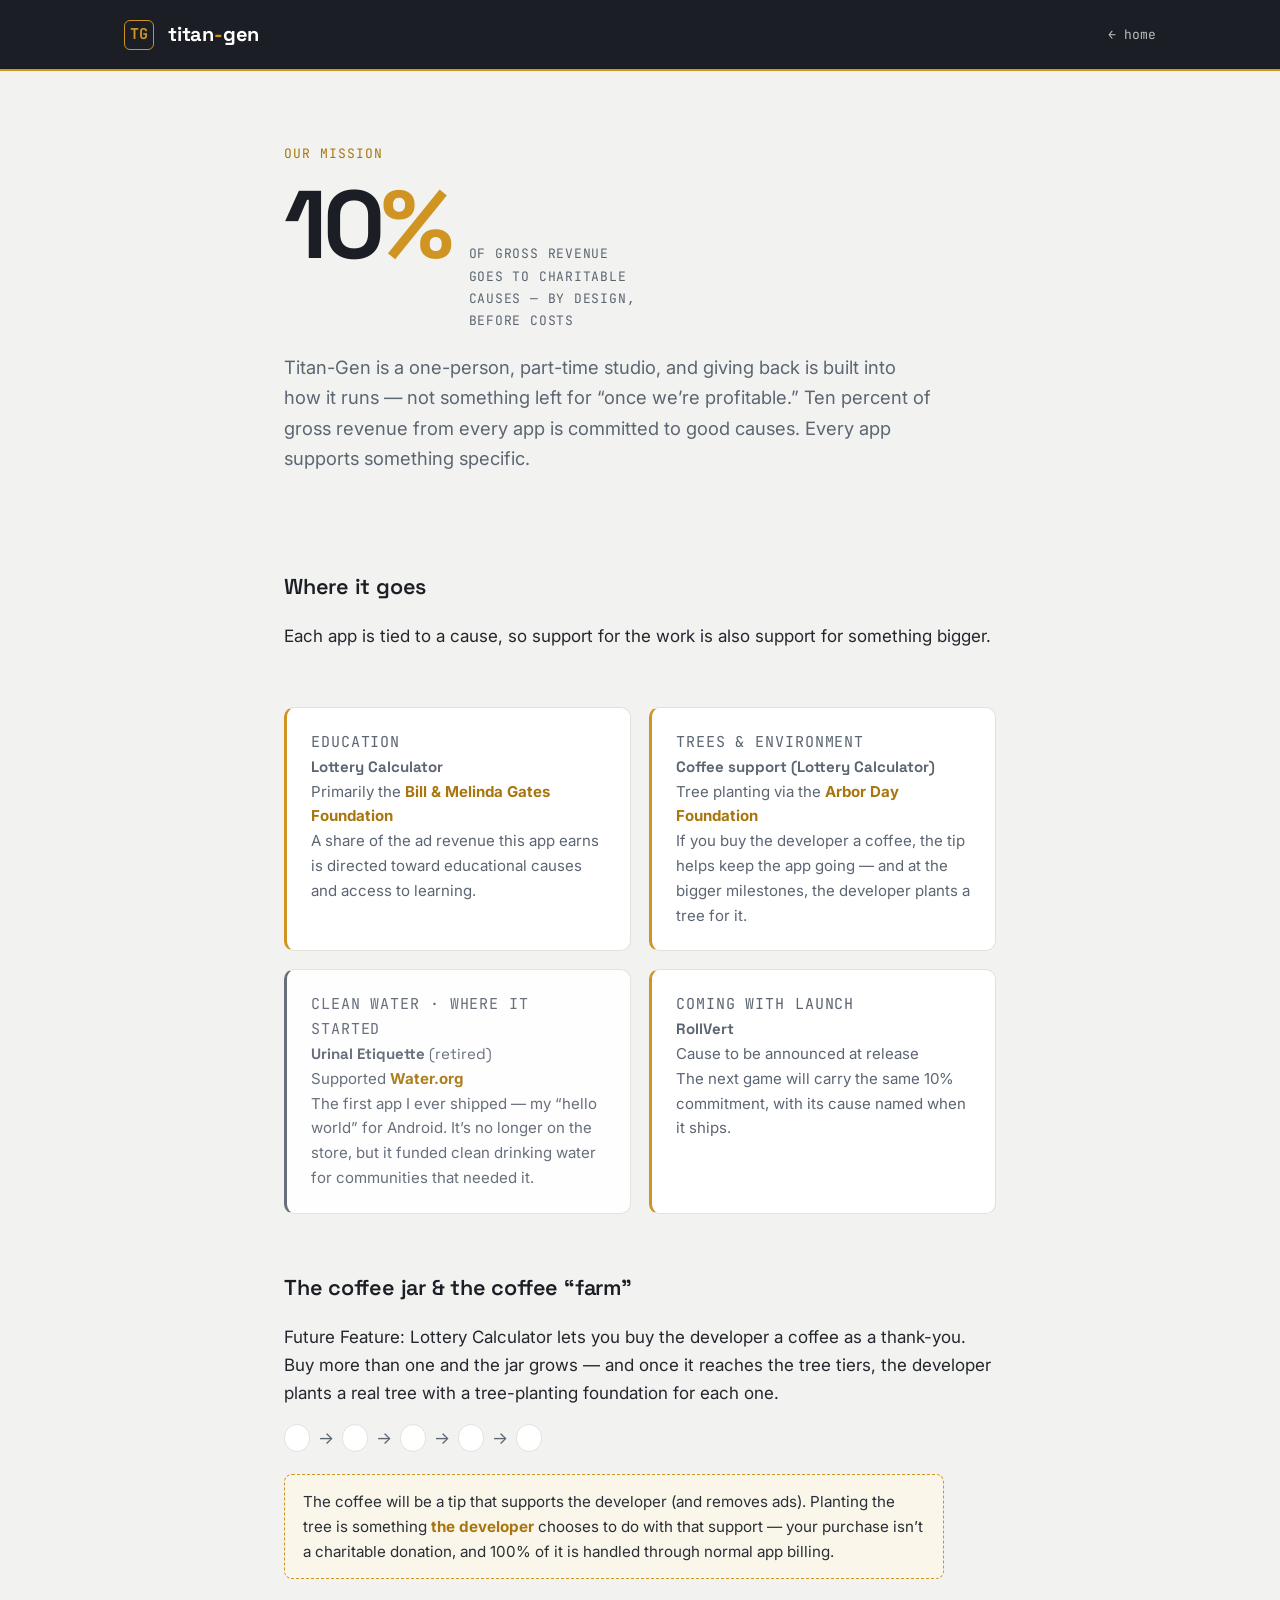
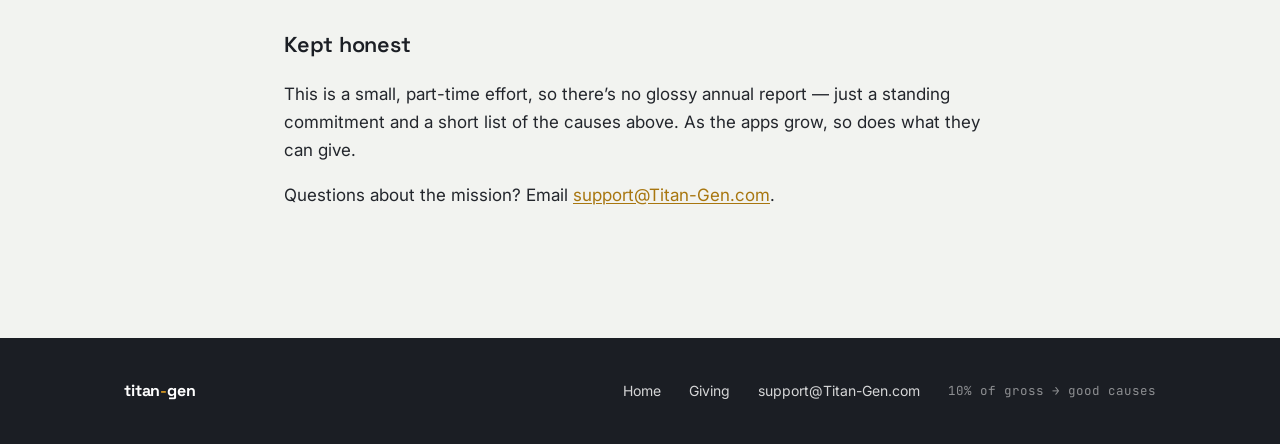
==== giving/index.html @ a35c334c "Added giving pages" ====
<!DOCTYPE html>
<html lang="en">
<head>
<meta charset="utf-8">
<meta name="viewport" content="width=device-width, initial-scale=1">
<title>Giving Back — Titan-Gen</title>
<meta name="description" content="Titan-Gen commits 10% of gross revenue to charitable causes. Every app supports something.">
<link rel="preconnect" href="https://fonts.googleapis.com">
<link rel="preconnect" href="https://fonts.gstatic.com" crossorigin>
<link href="https://fonts.googleapis.com/css2?family=Space+Grotesk:wght@500;600;700&family=Inter:wght@400;500;600&family=JetBrains+Mono:wght@400;500;700&display=swap" rel="stylesheet">
<link rel="stylesheet" href="/styles.css">
</head>
<body>

<header class="brandbar">
  <div class="brandbar__inner">
    <span class="mark">TG</span>
    <a class="wordmark" href="/">titan<span>-</span>gen</a>
    <span class="brandbar__spacer"></span>
    <a class="brandbar__link" href="/">&larr; home</a>
  </div>
</header>

<main class="reading">
  <section class="give-hero">
    <p class="hero__eyebrow rise">Our mission</p>
    <div class="pledge rise">
      <div class="pledge__num">10<span>%</span></div>
      <div class="pledge__cap">of gross revenue goes to charitable causes &mdash; by design, before costs</div>
    </div>
    <p class="hero__lede rise">Titan-Gen is a one-person, part-time studio, and giving back is built into how it runs &mdash; not something left for &ldquo;once we&rsquo;re profitable.&rdquo; Ten percent of gross revenue from every app is committed to good causes. Every app supports something specific.</p>
  </section>

  <div class="policy-body">
    <h2>Where it goes</h2>
    <p>Each app is tied to a cause, so support for the work is also support for something bigger.</p>
  </div>

  <section class="causes">
    <div class="cause-card">
      <p class="cause-card__tag">Education</p>
      <p class="cause-card__app">Lottery Calculator</p>
      <p class="cause-card__org">Primarily the <b>Bill &amp; Melinda Gates Foundation</b></p>
      <p>A share of the ad revenue this app earns is directed toward educational causes and access to learning.</p>
    </div>

    <div class="cause-card">
      <p class="cause-card__tag">Trees &amp; environment</p>
      <p class="cause-card__app">Coffee support (Lottery Calculator)</p>
      <p class="cause-card__org">Tree planting via the <b>Arbor Day Foundation</b></p>
      <p>If you buy the developer a coffee, the tip helps keep the app going &mdash; and at the bigger milestones, the developer plants a tree for it.</p>
    </div>

    <div class="cause-card cause-card--retired">
      <p class="cause-card__tag">Clean water &middot; where it started</p>
      <p class="cause-card__app">Urinal Etiquette <span style="font-weight:400;color:var(--steel)">(retired)</span></p>
      <p class="cause-card__org">Supported <b>Water.org</b></p>
      <p>The first app I ever shipped &mdash; my &ldquo;hello world&rdquo; for Android. It&rsquo;s no longer on the store, but it funded clean drinking water for communities that needed it.</p>
    </div>

    <div class="cause-card">
      <p class="cause-card__tag">Coming with launch</p>
      <p class="cause-card__app">RollVert</p>
      <p class="cause-card__org">Cause to be announced at release</p>
      <p>The next game will carry the same 10% commitment, with its cause named when it ships.</p>
    </div>
  </section>

  <div class="policy-body">
    <h2>The coffee jar &amp; the coffee &ldquo;farm&rdquo;</h2>
    <p>Future Feature: Lottery Calculator lets you buy the developer a coffee as a thank-you. Buy more than one and the jar grows &mdash; and once it reaches the tree tiers, the developer plants a real tree with a tree-planting foundation for each one.</p>
    <div class="tiers">
      <span class="tier"><span class="icon.coffee.cup"></span></span><span class="tier__arrow">&rarr;</span>
      <span class="tier"><span class="icon.coffee.pot"></span></span><span class="tier__arrow">&rarr;</span>
      <span class="tier"><span class="icon.coffee.carafe"></span></span><span class="tier__arrow">&rarr;</span>
      <span class="tier"><span class="icon.coffee.tree"></span></span><span class="tier__arrow">&rarr;</span>
      <span class="tier"><span class="icon.coffee.plantation"></span></span>
    </div>
    <div class="callout">The coffee will be a tip that supports the developer (and removes ads). Planting the tree is something <b>the developer</b> chooses to do with that support &mdash; your purchase isn&rsquo;t a charitable donation, and 100% of it is handled through normal app billing.</div>

    <h2>Kept honest</h2>
    <p>This is a small, part-time effort, so there&rsquo;s no glossy annual report &mdash; just a standing commitment and a short list of the causes above. As the apps grow, so does what they can give.</p>
    <p>Questions about the mission? Email <a href="mailto:support@Titan-Gen.com">support@Titan-Gen.com</a>.</p>
  </div>
</main>

<footer class="foot">
  <div class="foot__inner">
    <span class="wordmark" style="font-size:16px">titan<span>-</span>gen</span>
    <span class="foot__spacer"></span>
    <a href="/">Home</a>
    <a href="/giving/">Giving</a>
    <a href="mailto:support@Titan-Gen.com">support@Titan-Gen.com</a>
    <span class="foot__mono">10% of gross &rarr; good causes</span>
  </div>
</footer>

</body>
</html>
---- styles.css ----
/* titan-gen — shared styles
   Palette: graphite ink, cool paper, burnished titan-gold accent
   Type: Space Grotesk (display) / Inter (body) / JetBrains Mono (metadata) */

:root {
  --ink:        #1b1e24;
  --ink-soft:   #2a2e37;
  --paper:      #f2f3f0;
  --card:       #ffffff;
  --gold:       #cf9422;
  --gold-deep:  #a8760f;
  --steel:      #5c6572;
  --hair:       #e2e2db;
  --hair-dark:  rgba(255,255,255,0.12);
  --text:       #23262c;
  --measure:    66ch;
  --radius:     10px;
}

* { box-sizing: border-box; }

html { -webkit-text-size-adjust: 100%; scroll-behavior: smooth; }

body {
  margin: 0;
  background: var(--paper);
  color: var(--text);
  font-family: "Inter", system-ui, -apple-system, sans-serif;
  font-size: 17px;
  line-height: 1.65;
  -webkit-font-smoothing: antialiased;
  text-rendering: optimizeLegibility;
}

/* ---- brand bar (all pages) ---- */
.brandbar {
  background: var(--ink);
  color: #fff;
  border-bottom: 2px solid var(--gold);
}
.brandbar__inner {
  max-width: 1080px;
  margin: 0 auto;
  padding: 18px 24px;
  display: flex;
  align-items: center;
  gap: 14px;
}
.mark {
  width: 30px; height: 30px;
  flex: none;
  display: grid; place-items: center;
  border: 1.5px solid var(--gold);
  color: var(--gold);
  font-family: "JetBrains Mono", monospace;
  font-weight: 700;
  font-size: 15px;
  border-radius: 6px;
}
.wordmark {
  font-family: "Space Grotesk", sans-serif;
  font-weight: 700;
  font-size: 20px;
  letter-spacing: -0.01em;
  color: #fff;
  text-decoration: none;
}
.wordmark span { color: var(--gold); }
.brandbar__spacer { flex: 1; }
.brandbar__link {
  font-family: "JetBrains Mono", monospace;
  font-size: 13px;
  color: rgba(255,255,255,0.7);
  text-decoration: none;
}
.brandbar__link:hover { color: var(--gold); }

/* ---- layout ---- */
.wrap { max-width: 1080px; margin: 0 auto; padding: 0 24px; }
.reading { max-width: 760px; margin: 0 auto; padding: 0 24px; }

/* ---- hero (index) ---- */
.hero { padding: 84px 0 56px; }
.hero__eyebrow {
  font-family: "JetBrains Mono", monospace;
  font-size: 13px;
  letter-spacing: 0.08em;
  text-transform: uppercase;
  color: var(--gold-deep);
  margin: 0 0 18px;
}
.hero__title {
  font-family: "Space Grotesk", sans-serif;
  font-weight: 700;
  font-size: clamp(2.4rem, 6vw, 4rem);
  line-height: 1.02;
  letter-spacing: -0.03em;
  margin: 0 0 22px;
  color: var(--ink);
  max-width: 16ch;
}
.hero__lede {
  font-size: 1.15rem;
  color: var(--steel);
  max-width: 54ch;
  margin: 0;
}

/* ---- section heading ---- */
.section-head {
  display: flex;
  align-items: baseline;
  gap: 14px;
  margin: 64px 0 26px;
  padding-bottom: 14px;
  border-bottom: 1px solid var(--hair);
}
.section-head__no {
  font-family: "JetBrains Mono", monospace;
  font-size: 13px;
  color: var(--gold-deep);
}
.section-head__title {
  font-family: "Space Grotesk", sans-serif;
  font-weight: 600;
  font-size: 1.3rem;
  letter-spacing: -0.01em;
  color: var(--ink);
  margin: 0;
}

/* ---- app manifest cards ---- */
.manifest { display: grid; gap: 20px; }
@media (min-width: 720px) { .manifest { grid-template-columns: 1fr 1fr; } }

.appcard {
  background: var(--card);
  border: 1px solid var(--hair);
  border-radius: var(--radius);
  padding: 26px 26px 22px;
  text-decoration: none;
  color: inherit;
  display: flex;
  flex-direction: column;
  transition: transform .18s ease, border-color .18s ease, box-shadow .18s ease;
}
.appcard:hover {
  transform: translateY(-3px);
  border-color: var(--gold);
  box-shadow: 0 10px 30px -18px rgba(27,30,36,0.5);
}
.appcard:focus-visible { outline: 3px solid var(--gold); outline-offset: 3px; }

.appcard__top {
  display: flex; align-items: center; justify-content: space-between;
  gap: 12px; margin-bottom: 6px;
}
.appcard__name {
  font-family: "Space Grotesk", sans-serif;
  font-weight: 700;
  font-size: 1.35rem;
  letter-spacing: -0.01em;
  color: var(--ink);
  margin: 0;
}
.status {
  font-family: "JetBrains Mono", monospace;
  font-size: 11px;
  letter-spacing: 0.04em;
  text-transform: uppercase;
  padding: 3px 8px;
  border-radius: 999px;
  white-space: nowrap;
}
.status--live  { background: #e7f2ea; color: #1f6b3b; }
.status--soon  { background: #f3efe2; color: #8a6d16; }

.appcard__pkg {
  font-family: "JetBrains Mono", monospace;
  font-size: 12.5px;
  color: var(--steel);
  margin: 0 0 18px;
  word-break: break-all;
}
.chips { display: flex; flex-wrap: wrap; gap: 7px; margin-bottom: 20px; }
.chip {
  font-family: "JetBrains Mono", monospace;
  font-size: 11.5px;
  color: var(--ink-soft);
  border: 1px solid var(--hair);
  background: var(--paper);
  padding: 3px 9px;
  border-radius: 6px;
}
.appcard__cta {
  margin-top: auto;
  font-family: "Space Grotesk", sans-serif;
  font-weight: 600;
  font-size: 0.95rem;
  color: var(--gold-deep);
}
.appcard__cta::after { content: " →"; }

/* ---- generic prose / policy ---- */
.policy-head { padding: 56px 0 8px; }
.policy-head h1 {
  font-family: "Space Grotesk", sans-serif;
  font-weight: 700;
  font-size: clamp(2rem, 5vw, 2.9rem);
  line-height: 1.05;
  letter-spacing: -0.02em;
  color: var(--ink);
  margin: 0 0 20px;
}
.meta {
  border: 1px solid var(--hair);
  border-left: 3px solid var(--gold);
  border-radius: 8px;
  background: var(--card);
  padding: 16px 20px;
  margin: 6px 0 8px;
  font-family: "JetBrains Mono", monospace;
  font-size: 13px;
  line-height: 1.9;
  color: var(--steel);
}
.meta b { color: var(--ink); font-weight: 600; }
.meta a { color: var(--gold-deep); }

.toc {
  margin: 34px 0 0;
  padding: 20px 24px;
  background: var(--card);
  border: 1px solid var(--hair);
  border-radius: 8px;
}
.toc h2 {
  font-family: "JetBrains Mono", monospace;
  font-size: 12px; letter-spacing: 0.08em; text-transform: uppercase;
  color: var(--gold-deep); margin: 0 0 12px;
}
.toc ol { margin: 0; padding-left: 20px; columns: 2; column-gap: 34px; }
@media (max-width: 620px){ .toc ol { columns: 1; } }
.toc li { margin: 4px 0; }
.toc a { color: var(--ink-soft); text-decoration: none; }
.toc a:hover { color: var(--gold-deep); text-decoration: underline; }

.policy-body { padding: 8px 0 40px; }
.policy-body h2 {
  font-family: "Space Grotesk", sans-serif;
  font-weight: 600;
  font-size: 1.35rem;
  letter-spacing: -0.01em;
  color: var(--ink);
  margin: 48px 0 14px;
  scroll-margin-top: 24px;
}
.policy-body h2 .no {
  font-family: "JetBrains Mono", monospace;
  font-size: 0.8rem;
  color: var(--gold-deep);
  margin-right: 10px;
}
.policy-body h3 {
  font-family: "Space Grotesk", sans-serif;
  font-weight: 600;
  font-size: 1.05rem;
  color: var(--ink-soft);
  margin: 26px 0 8px;
}
.policy-body p, .policy-body li { max-width: var(--measure); }
.policy-body ul { padding-left: 22px; }
.policy-body li { margin: 6px 0; }
.policy-body a { color: var(--gold-deep); text-decoration: underline; text-underline-offset: 2px; }
.policy-body a:hover { color: var(--ink); }
.policy-body code {
  font-family: "JetBrains Mono", monospace;
  font-size: 0.85em;
  background: #ecece6;
  padding: 1px 6px;
  border-radius: 4px;
}
.callout {
  border: 1px dashed var(--gold);
  background: #faf6ea;
  border-radius: 8px;
  padding: 14px 18px;
  margin: 22px 0;
  font-size: 0.95rem;
  color: var(--ink-soft);
  max-width: var(--measure);
}
.callout b { color: var(--gold-deep); }

/* ---- footer ---- */
.foot {
  background: var(--ink);
  color: rgba(255,255,255,0.66);
  margin-top: 72px;
  padding: 40px 0;
  font-size: 14px;
}
.foot__inner {
  max-width: 1080px; margin: 0 auto; padding: 0 24px;
  display: flex; flex-wrap: wrap; gap: 16px 28px; align-items: center;
}
.foot a { color: rgba(255,255,255,0.82); text-decoration: none; }
.foot a:hover { color: var(--gold); }
.foot__mono { font-family: "JetBrains Mono", monospace; font-size: 12.5px; color: rgba(255,255,255,0.5); }
.foot__spacer { flex: 1; }

/* ---- entrance motion ---- */
.rise { opacity: 0; transform: translateY(14px); animation: rise .6s ease forwards; }
.rise:nth-child(2){ animation-delay: .06s; }
.rise:nth-child(3){ animation-delay: .12s; }
@keyframes rise { to { opacity: 1; transform: none; } }

@media (prefers-reduced-motion: reduce) {
  * { animation: none !important; transition: none !important; scroll-behavior: auto !important; }
  .rise { opacity: 1; transform: none; }
}

a { color: var(--gold-deep); }
:focus-visible { outline: 3px solid var(--gold); outline-offset: 2px; }

/* ============================================================
   Giving / mission additions
   ============================================================ */

/* homepage mission strip */
.mission-strip {
  background: var(--ink);
  color: #fff;
  border-top: 2px solid var(--gold);
  border-bottom: 2px solid var(--gold);
  margin-top: 8px;
}
.mission-strip__inner {
  max-width: 1080px; margin: 0 auto; padding: 30px 24px;
  display: flex; flex-wrap: wrap; align-items: center; gap: 12px 22px;
}
.mission-strip__pct {
  font-family: "Space Grotesk", sans-serif;
  font-weight: 700; font-size: 2.4rem; letter-spacing: -0.02em;
  color: var(--gold); line-height: 1;
}
.mission-strip__txt { font-size: 1.02rem; color: rgba(255,255,255,0.86); max-width: 46ch; }
.mission-strip__link {
  margin-left: auto; font-family: "Space Grotesk", sans-serif; font-weight: 600;
  color: var(--gold); text-decoration: none; white-space: nowrap;
}
.mission-strip__link:hover { text-decoration: underline; }
.mission-strip__link::after { content: " →"; }

/* cause line on app cards */
.cause-line {
  font-family: "JetBrains Mono", monospace;
  font-size: 12px; color: var(--gold-deep);
  margin: -8px 0 16px; display: flex; align-items: center; gap: 6px;
}
.cause-line b { color: var(--ink-soft); font-weight: 500; }

/* giving page hero */
.give-hero { padding: 72px 0 40px; }
.give-hero .hero__eyebrow { color: var(--gold-deep); }
.pledge {
  display: flex; align-items: baseline; gap: 18px; flex-wrap: wrap;
  margin: 8px 0 20px;
}
.pledge__num {
  font-family: "Space Grotesk", sans-serif; font-weight: 700;
  font-size: clamp(3.4rem, 12vw, 6rem); line-height: 0.9;
  letter-spacing: -0.04em; color: var(--ink);
}
.pledge__num span { color: var(--gold); }
.pledge__cap {
  font-family: "JetBrains Mono", monospace; font-size: 13px; line-height: 1.7;
  text-transform: uppercase; letter-spacing: 0.06em; color: var(--steel); max-width: 22ch;
}

/* cause grid */
.causes { display: grid; gap: 18px; }
@media (min-width: 720px) { .causes { grid-template-columns: 1fr 1fr; } }
.cause-card {
  background: var(--card); border: 1px solid var(--hair);
  border-left: 3px solid var(--gold); border-radius: var(--radius);
  padding: 22px 24px;
}
.cause-card__tag {
  font-family: "JetBrains Mono", monospace; font-size: 11px;
  text-transform: uppercase; letter-spacing: 0.06em; color: var(--gold-deep); margin: 0 0 6px;
}
.cause-card__app {
  font-family: "Space Grotesk", sans-serif; font-weight: 700; font-size: 1.2rem;
  color: var(--ink); margin: 0 0 4px;
}
.cause-card__org { font-size: 0.98rem; color: var(--ink-soft); margin: 0 0 8px; }
.cause-card__org b { color: var(--gold-deep); }
.cause-card p { font-size: 0.94rem; color: var(--steel); margin: 0; max-width: none; }
.cause-card--retired { border-left-color: var(--steel); opacity: 0.92; }

/* coffee tier ladder */
.tiers { display: flex; flex-wrap: wrap; gap: 8px; margin: 14px 0 6px; }
.tier {
  font-family: "JetBrains Mono", monospace; font-size: 12.5px;
  border: 1px solid var(--hair); background: var(--card);
  padding: 7px 12px; border-radius: 999px; color: var(--ink-soft);
  display: flex; align-items: center; gap: 7px;
}
.tier--tree { border-color: var(--gold); color: var(--gold-deep); }
.tier__arrow { color: var(--steel); }

.icon.coffee {
  background-image: url("/images/coffee-set.png");
  background-repeat: no-repeat;
  display: inline-block; width: 16px; height: 16px;
}

/* Shift the master sheet layout using background-position to reveal individual graphics */
.icon.coffee.cup {
  background-position: 0px 0px; /* Displays the first icon at the top left */
}

.icon.coffee.pot {
  background-position: -16px 0px; /* Shifts the image left by 16px to show the second icon */
}

.icon.coffee.carafe {
  background-position: -32px 0px; /* Shifts the image left by 32px to show the third icon */
}

.icon.coffee.tree {
  background-position: -48px 0px; /* Shifts the image left by 48px to show the fourth icon */
}

icon.coffee.plantation {
  background-position: -64px 0px; /* Shifts the image left by 64px to show the fifth icon */
}
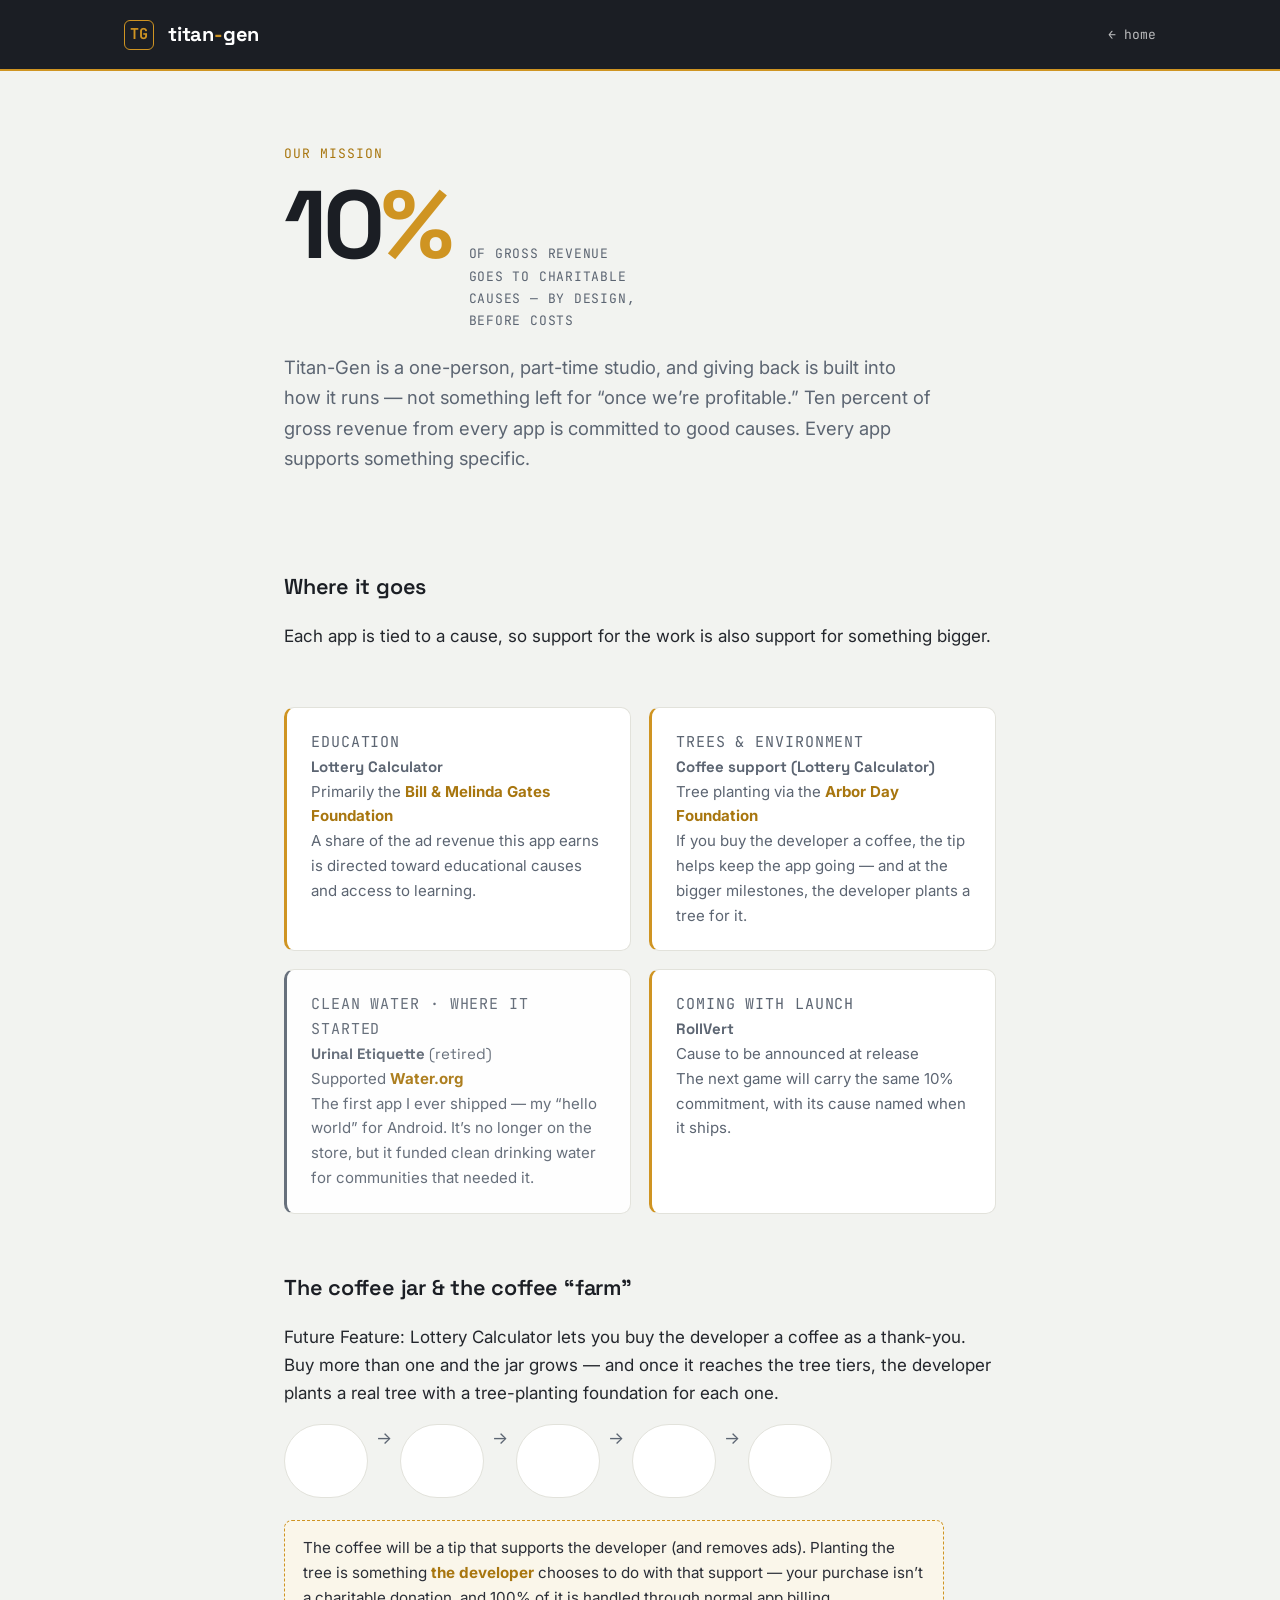
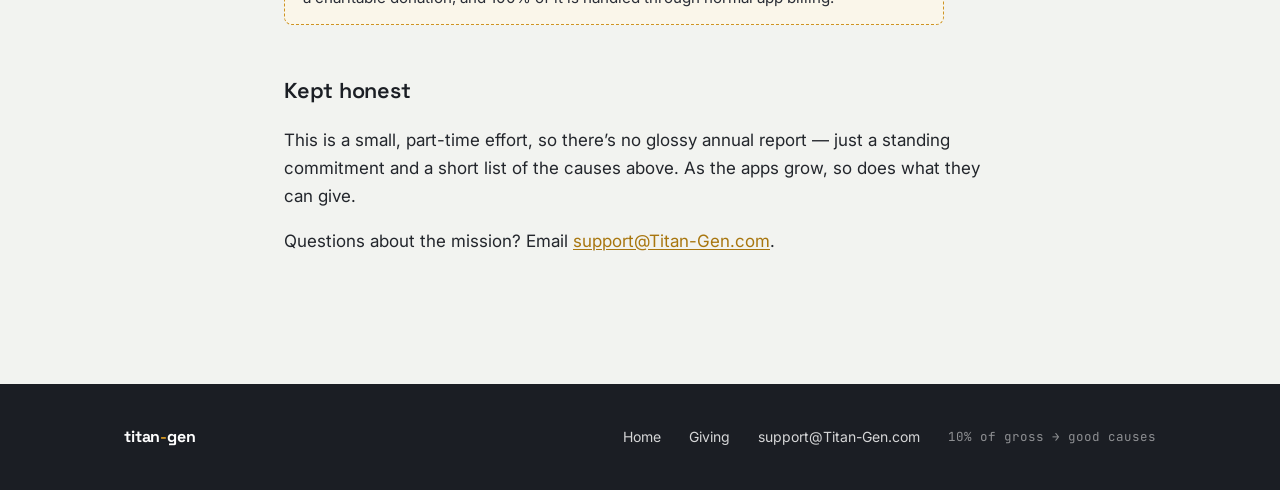
==== commit 635dd65c: "updated css and classes for sprite" ====
--- a/giving/index.html
+++ b/giving/index.html
@@ -70,11 +70,11 @@
     <h2>The coffee jar &amp; the coffee &ldquo;farm&rdquo;</h2>
     <p>Future Feature: Lottery Calculator lets you buy the developer a coffee as a thank-you. Buy more than one and the jar grows &mdash; and once it reaches the tree tiers, the developer plants a real tree with a tree-planting foundation for each one.</p>
     <div class="tiers">
-      <span class="tier"><span class="icon.coffee.cup"></span></span><span class="tier__arrow">&rarr;</span>
-      <span class="tier"><span class="icon.coffee.pot"></span></span><span class="tier__arrow">&rarr;</span>
-      <span class="tier"><span class="icon.coffee.carafe"></span></span><span class="tier__arrow">&rarr;</span>
-      <span class="tier"><span class="icon.coffee.tree"></span></span><span class="tier__arrow">&rarr;</span>
-      <span class="tier"><span class="icon.coffee.plantation"></span></span>
+      <span class="tier"><span class="icon coffee cup"></span></span><span class="tier__arrow">&rarr;</span>
+      <span class="tier"><span class="icon coffee pot"></span></span><span class="tier__arrow">&rarr;</span>
+      <span class="tier"><span class="icon coffee carafe"></span></span><span class="tier__arrow">&rarr;</span>
+      <span class="tier"><span class="icon coffee tree"></span></span><span class="tier__arrow">&rarr;</span>
+      <span class="tier"><span class="icon coffee plantation"></span></span>
     </div>
     <div class="callout">The coffee will be a tip that supports the developer (and removes ads). Planting the tree is something <b>the developer</b> chooses to do with that support &mdash; your purchase isn&rsquo;t a charitable donation, and 100% of it is handled through normal app billing.</div>
 
--- a/styles.css
+++ b/styles.css
@@ -411,28 +411,28 @@
 .tier__arrow { color: var(--steel); }
 
 .icon.coffee {
-  background-image: url("/images/coffee-set.png");
+  background-image: url("/images/coffee-set-64.png");
   background-repeat: no-repeat;
-  display: inline-block; width: 16px; height: 16px;
+  display: inline-block; width: 58px; height: 58px;
 }
 
 /* Shift the master sheet layout using background-position to reveal individual graphics */
 .icon.coffee.cup {
-  background-position: 0px 0px; /* Displays the first icon at the top left */
-}
-
-.icon.coffee.pot {
-  background-position: -16px 0px; /* Shifts the image left by 16px to show the second icon */
-}
+    background-position: 0px 0px; /* Displays the first icon at the top left */
+  }
+
+  .icon.coffee.pot {
+    background-position: -64px 0px; /* Shifts the image left by 64px to show the second icon */
+  }
 
 .icon.coffee.carafe {
-  background-position: -32px 0px; /* Shifts the image left by 32px to show the third icon */
+  background-position: -128px 0px; /* Shifts the image left by 128px to show the third icon */
 }
 
 .icon.coffee.tree {
-  background-position: -48px 0px; /* Shifts the image left by 48px to show the fourth icon */
-}
-
-icon.coffee.plantation {
-  background-position: -64px 0px; /* Shifts the image left by 64px to show the fifth icon */
+  background-position: -192px 0px; /* Shifts the image left by 192px to show the fourth icon */
+}
+
+.icon.coffee.plantation {
+  background-position: -256px 0px; /* Shifts the image left by 256px to show the fifth icon */
 }
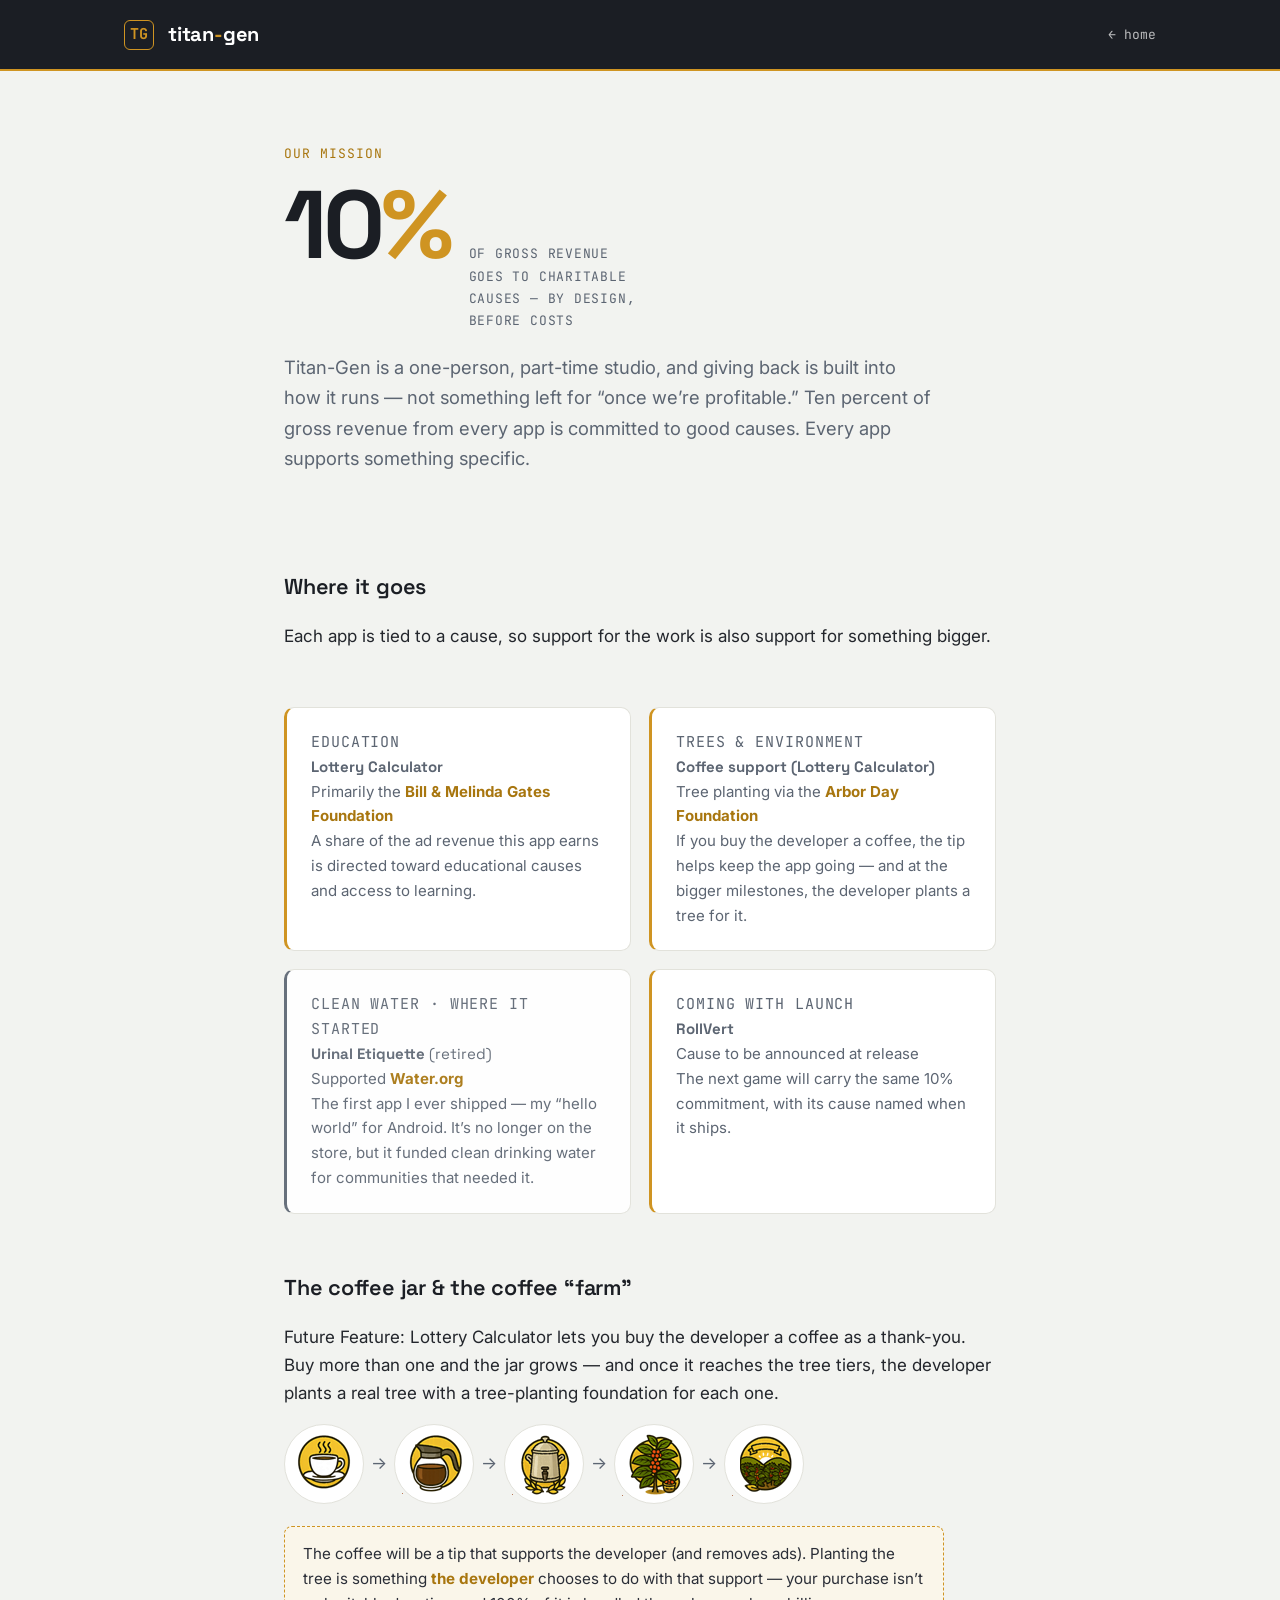
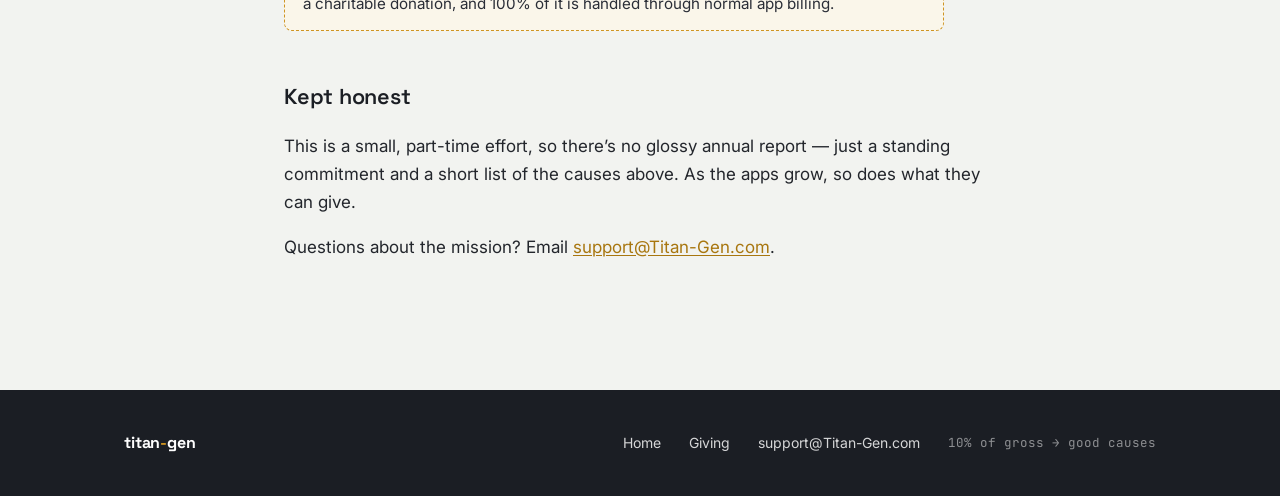
==== commit a68e469f: "formalizing Titan-Gen" ====
--- a/giving/index.html
+++ b/giving/index.html
@@ -59,9 +59,9 @@
     </div>
 
     <div class="cause-card">
-      <p class="cause-card__tag">Coming with launch</p>
+      <p class="cause-card__tag">Coming with launch</p><!-- Child's Play Charity-->
       <p class="cause-card__app">RollVert</p>
-      <p class="cause-card__org">Cause to be announced at release</p>
+      <p class="cause-card__org">Cause to be announced at release</p><!-- Child's Play Charity-->
       <p>The next game will carry the same 10% commitment, with its cause named when it ships.</p>
     </div>
   </section>
--- a/styles.css
+++ b/styles.css
@@ -1,4 +1,4 @@
-/* titan-gen — shared styles
+/* Titan-Gen — shared styles
    Palette: graphite ink, cool paper, burnished titan-gold accent
    Type: Space Grotesk (display) / Inter (body) / JetBrains Mono (metadata) */
 
@@ -400,20 +400,20 @@
 .cause-card--retired { border-left-color: var(--steel); opacity: 0.92; }
 
 /* coffee tier ladder */
-.tiers { display: flex; flex-wrap: wrap; gap: 8px; margin: 14px 0 6px; }
+.tiers { display: flex; flex-wrap: wrap; gap: 7px; margin: 14px 0 6px; }
 .tier {
   font-family: "JetBrains Mono", monospace; font-size: 12.5px;
   border: 1px solid var(--hair); background: var(--card);
-  padding: 7px 12px; border-radius: 999px; color: var(--ink-soft);
+  padding: 7px 7px; border-radius: 999px; color: var(--ink-soft);
   display: flex; align-items: center; gap: 7px;
 }
 .tier--tree { border-color: var(--gold); color: var(--gold-deep); }
-.tier__arrow { color: var(--steel); }
+.tier__arrow { color: var(--steel); padding-top: 1.5em}
 
 .icon.coffee {
-  background-image: url("/images/coffee-set-64.png");
+  background-image: url("/images/coffee-set.64.png");
   background-repeat: no-repeat;
-  display: inline-block; width: 58px; height: 58px;
+  display: inline-block; width: 64px; height: 64px;
 }
 
 /* Shift the master sheet layout using background-position to reveal individual graphics */
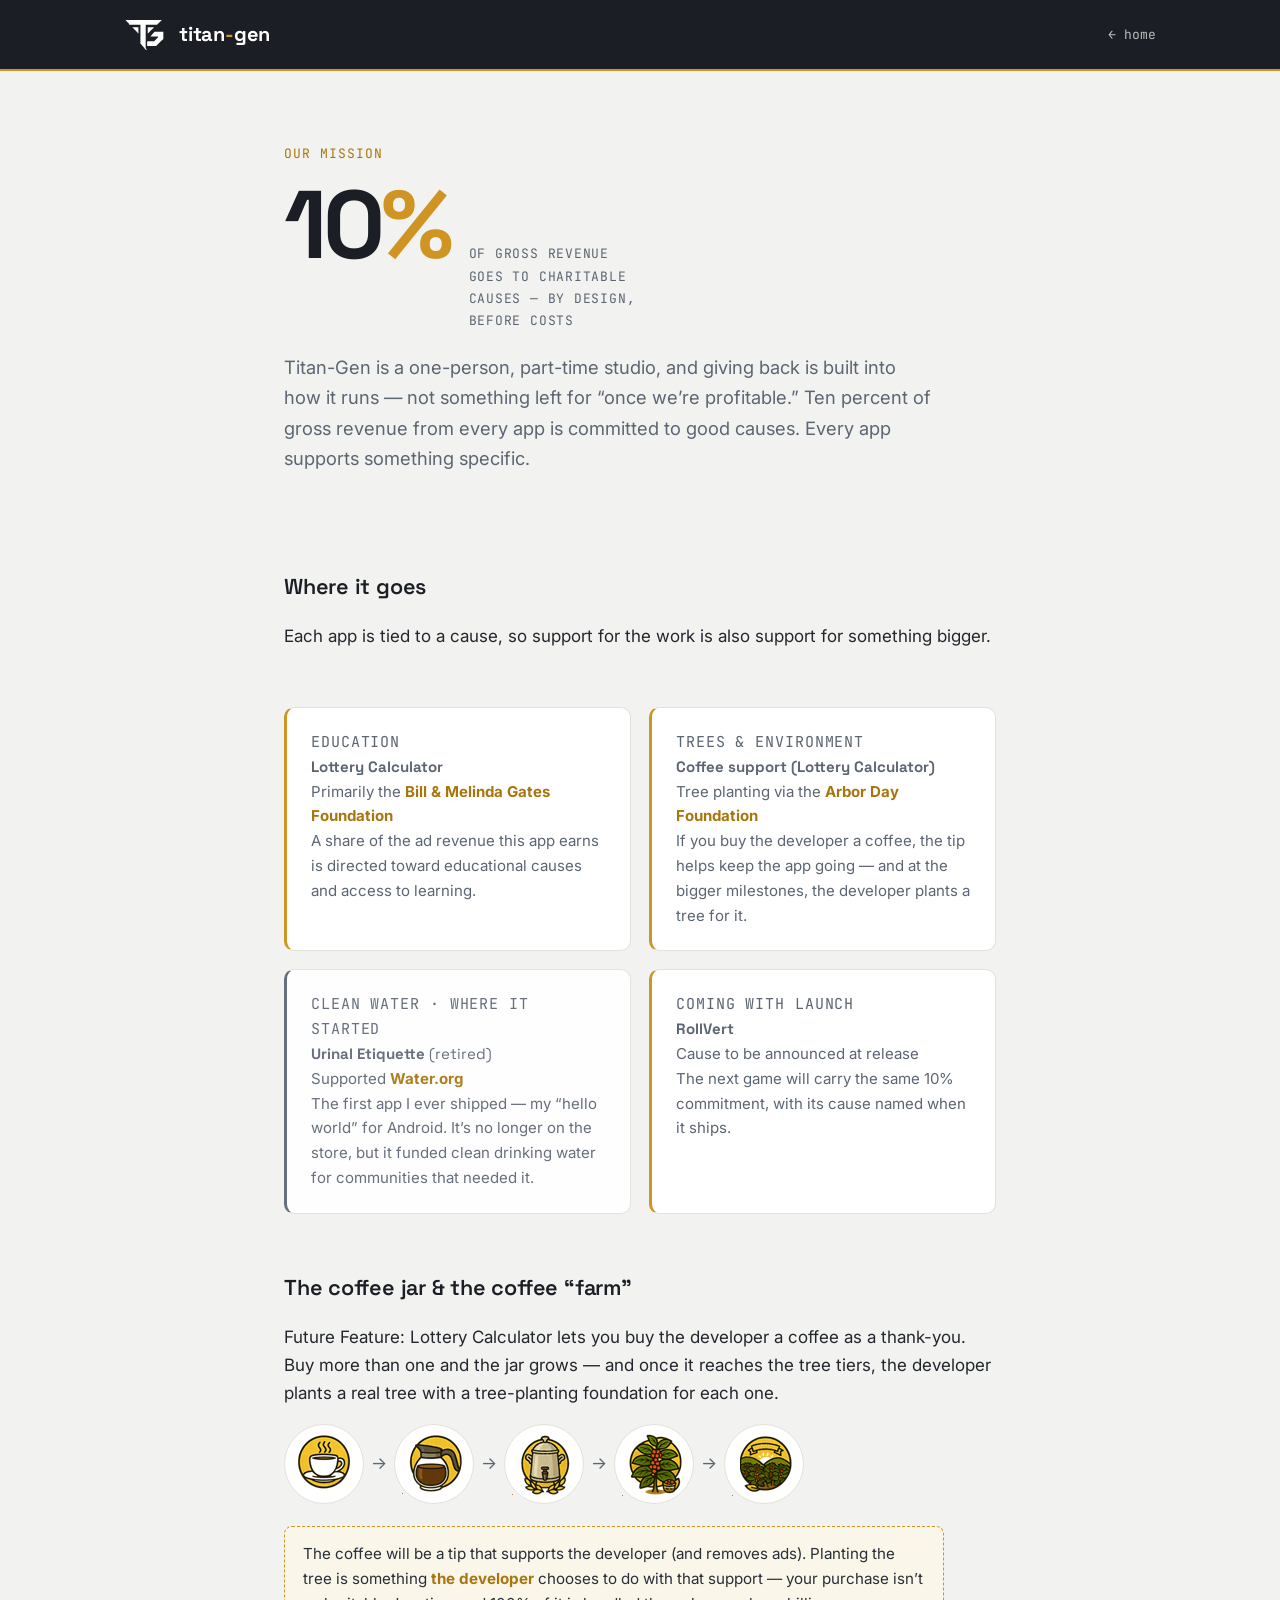
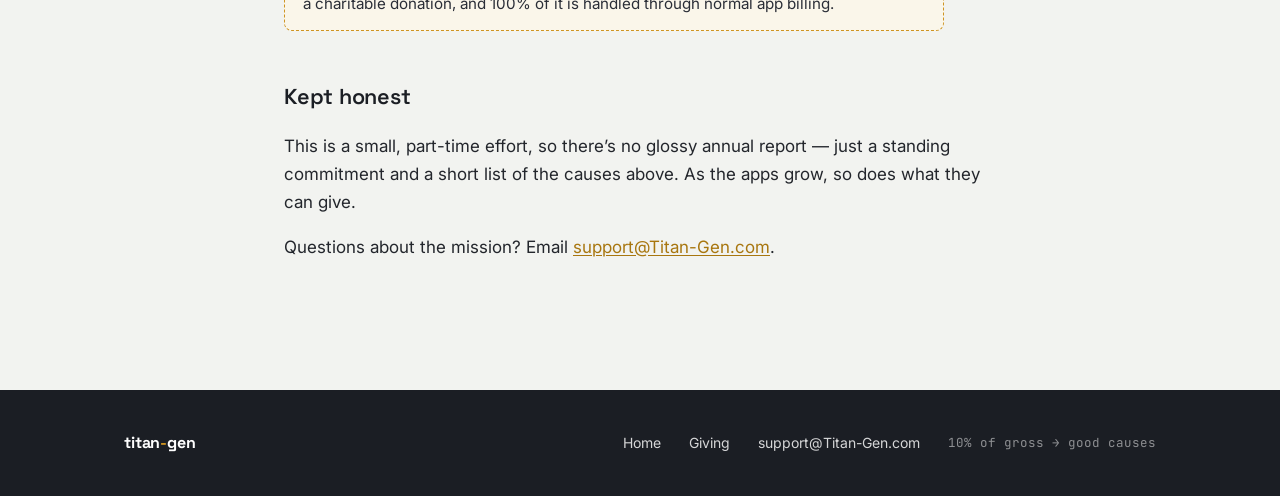
==== commit 8c74b404: "Added logos and websites i am working on" ====
--- a/giving/index.html
+++ b/giving/index.html
@@ -9,12 +9,17 @@
 <link rel="preconnect" href="https://fonts.gstatic.com" crossorigin>
 <link href="https://fonts.googleapis.com/css2?family=Space+Grotesk:wght@500;600;700&family=Inter:wght@400;500;600&family=JetBrains+Mono:wght@400;500;700&display=swap" rel="stylesheet">
 <link rel="stylesheet" href="/styles.css">
+<link rel="icon" href="/favicon.ico" sizes="any">
+<link rel="icon" href="/favicon.svg" type="image/svg+xml">
+<link rel="apple-touch-icon" href="/apple-touch-icon.png">
+<link rel="manifest" href="/site.webmanifest">
+<meta name="theme-color" content="#1b1e24">
 </head>
 <body>
 
 <header class="brandbar">
   <div class="brandbar__inner">
-    <span class="mark">TG</span>
+    <img class="mark-img" src="/images/tg-monogram-white.svg" alt="Titan-Gen" height="30">
     <a class="wordmark" href="/">titan<span>-</span>gen</a>
     <span class="brandbar__spacer"></span>
     <a class="brandbar__link" href="/">&larr; home</a>
--- a/styles.css
+++ b/styles.css
@@ -435,4 +435,26 @@
 
 .icon.coffee.plantation {
   background-position: -256px 0px; /* Shifts the image left by 256px to show the fifth icon */
-}+}
+/* ============================================================
+   Custom websites / services
+   ============================================================ */
+.services { display:grid; gap:28px; align-items:start; }
+@media (min-width:760px){ .services{ grid-template-columns:1.3fr 1fr; gap:40px; } }
+.services__lede { font-size:1.08rem; color:var(--ink-soft); margin:0 0 16px; max-width:52ch; }
+.services__work { font-family:"JetBrains Mono",monospace; font-size:13px; color:var(--steel); margin:0 0 22px; }
+.services__work a { color:var(--gold-deep); }
+.services__points { list-style:none; margin:0; padding:22px 24px; background:var(--card); border:1px solid var(--hair); border-left:3px solid var(--gold); border-radius:var(--radius); }
+.services__points li { font-size:0.96rem; color:var(--steel); margin:0 0 12px; }
+.services__points li:last-child { margin-bottom:0; }
+.services__points b { color:var(--ink); font-weight:600; }
+.btn { display:inline-block; font-family:"Space Grotesk",sans-serif; font-weight:600; font-size:0.98rem; color:var(--ink); background:var(--gold); padding:12px 22px; border-radius:8px; text-decoration:none; transition:transform .15s ease, background .15s ease; }
+.btn:hover { background:#e0a52c; transform:translateY(-2px); }
+.btn:focus-visible { outline:3px solid var(--ink); outline-offset:2px; }
+
+/* logo in brandbar + hero availability */
+.mark-img { height:30px; width:auto; display:block; }
+.hero__avail { margin-top:24px; font-family:"JetBrains Mono",monospace; font-size:13px; letter-spacing:0.02em; color:var(--steel); display:inline-flex; align-items:center; gap:8px; }
+.hero__avail::before { content:""; width:8px; height:8px; border-radius:50%; background:var(--gold); box-shadow:0 0 0 3px rgba(207,148,34,0.18); flex:none; }
+.hero__avail a { color:var(--gold-deep); font-weight:600; text-decoration:none; }
+.hero__avail a:hover { text-decoration:underline; }
